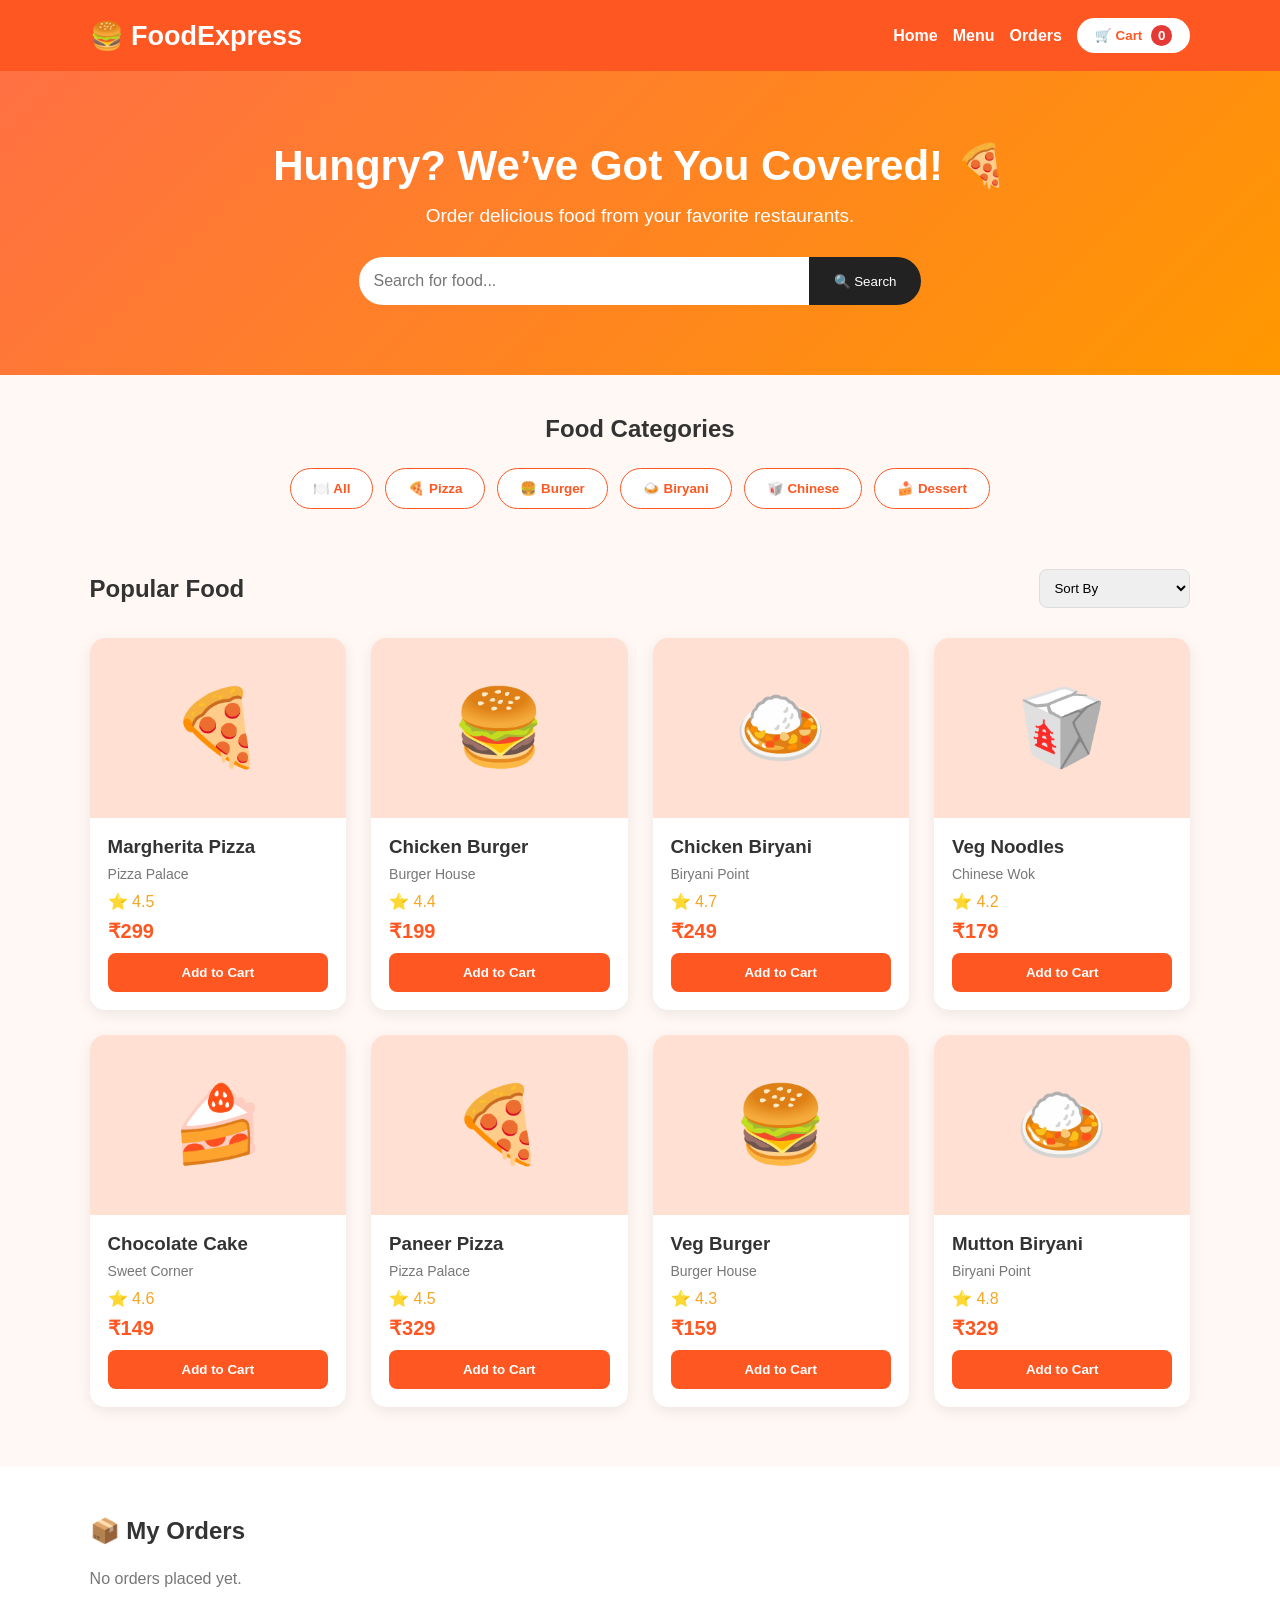
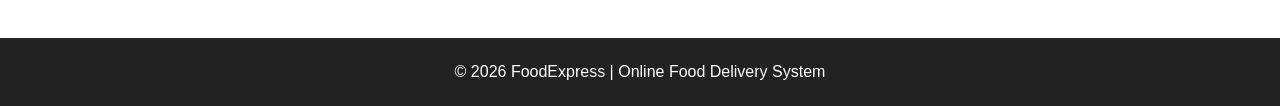
==== user.html @ 4112fac6 "Initial commit - OFD System" ====
<!DOCTYPE html>
<html lang="en">
<head>
    <meta charset="UTF-8">
    <meta name="viewport" content="width=device-width, initial-scale=1.0">

    <title>FoodExpress - Customer</title>

    <link rel="stylesheet" href="user.css">
</head>

<body>

    <!-- NAVBAR -->

    <nav class="navbar">

        <div class="logo">
            🍔 FoodExpress
        </div>

        <div class="nav-links">
            <a href="index.html">Home</a>
            <a href="#menu">Menu</a>
            <a href="#orders">Orders</a>

            <button onclick="openCart()" class="cart-button">
                🛒 Cart
                <span id="cartCount">0</span>
            </button>
        </div>

    </nav>


    <!-- HERO -->

    <section class="hero">

        <div class="hero-content">

            <h1>Hungry? We’ve Got You Covered! 🍕</h1>

            <p>
                Order delicious food from your favorite restaurants.
            </p>

            <div class="search-box">

                <input
                    type="text"
                    id="searchInput"
                    placeholder="Search for food..."
                    onkeyup="searchFood()"
                >

                <button onclick="searchFood()">🔍 Search</button>

            </div>

        </div>

    </section>


    <!-- CATEGORIES -->

    <section class="categories">

        <h2>Food Categories</h2>

        <div class="category-container">

            <button onclick="filterCategory('All')">🍽️ All</button>

            <button onclick="filterCategory('Pizza')">🍕 Pizza</button>

            <button onclick="filterCategory('Burger')">🍔 Burger</button>

            <button onclick="filterCategory('Biryani')">🍛 Biryani</button>

            <button onclick="filterCategory('Chinese')">🥡 Chinese</button>

            <button onclick="filterCategory('Dessert')">🍰 Dessert</button>

        </div>

    </section>


    <!-- FOOD MENU -->

    <section class="menu-section" id="menu">

        <div class="section-title">

            <h2>Popular Food</h2>

            <select id="sortFood" onchange="sortFood()">

                <option value="default">Sort By</option>
                <option value="low">Price: Low to High</option>
                <option value="high">Price: High to Low</option>

            </select>

        </div>

        <div id="foodContainer" class="food-container"></div>

    </section>


    <!-- CART -->

    <div id="cartModal" class="modal">

        <div class="modal-content">

            <span class="close" onclick="closeCart()">&times;</span>

            <h2>🛒 Your Cart</h2>

            <div id="cartItems"></div>

            <div class="cart-total">

                <h3>
                    Total:
                    ₹<span id="cartTotal">0</span>
                </h3>

                <button onclick="checkout()" class="checkout-btn">
                    Proceed to Checkout
                </button>

            </div>

        </div>

    </div>


    <!-- CHECKOUT -->

    <div id="checkoutModal" class="modal">

        <div class="modal-content checkout-content">

            <span class="close" onclick="closeCheckout()">&times;</span>

            <h2>Checkout</h2>

            <form id="checkoutForm" onsubmit="placeOrder(event)">

                <label>Customer Name</label>

                <input
                    type="text"
                    id="customerName"
                    placeholder="Enter your name"
                    required
                >

                <label>Delivery Address</label>

                <textarea
                    id="address"
                    placeholder="Enter delivery address"
                    required
                ></textarea>

                <label>Phone Number</label>

                <input
                    type="tel"
                    id="phone"
                    placeholder="Enter phone number"
                    required
                >

                <label>Payment Method</label>

                <select id="paymentMethod">

                    <option value="Cash on Delivery">
                        Cash on Delivery
                    </option>

                    <option value="UPI">
                        UPI
                    </option>

                    <option value="Card">
                        Credit / Debit Card
                    </option>

                </select>

                <button type="submit" class="checkout-btn">
                    Place Order
                </button>

            </form>

        </div>

    </div>


    <!-- ORDERS -->

    <section id="orders" class="orders-section">

        <h2>📦 My Orders</h2>

        <div id="ordersContainer">

            <p class="no-orders">
                No orders placed yet.
            </p>

        </div>

    </section>


    <footer>

        <p>
            © 2026 FoodExpress | Online Food Delivery System
        </p>

    </footer>


    <script src="user.js"></script>

</body>
</html>
---- user.css ----
* {
    margin: 0;
    padding: 0;
    box-sizing: border-box;
    font-family: Arial, sans-serif;
}

body {
    background: #fff8f4;
    color: #333;
}


/* =========================
   NAVBAR
   ========================= */

.navbar {
    background: #ff5722;
    color: white;
    padding: 18px 7%;
    display: flex;
    justify-content: space-between;
    align-items: center;
    position: sticky;
    top: 0;
    z-index: 100;
}

.logo {
    font-size: 27px;
    font-weight: bold;
}

.nav-links {
    display: flex;
    align-items: center;
    gap: 15px;
}

.nav-links a {
    color: white;
    text-decoration: none;
    font-weight: bold;
}

.nav-links a:hover {
    text-decoration: underline;
}

.cart-button {
    border: none;
    background: white;
    color: #ff5722;
    padding: 10px 18px;
    border-radius: 25px;
    cursor: pointer;
    font-weight: bold;
}

#cartCount {
    background: #e53935;
    color: white;
    padding: 3px 7px;
    border-radius: 50%;
    margin-left: 5px;
}


/* USER NAME */

#loggedUser {
    color: white;
    font-weight: bold;
}


/* LOGOUT */

.logout-button {
    border: none;
    background: #222;
    color: white;
    padding: 10px 16px;
    border-radius: 20px;
    cursor: pointer;
    font-weight: bold;
}

.logout-button:hover {
    background: #333;
}


/* =========================
   HERO
   ========================= */

.hero {
    background: linear-gradient(
        135deg,
        #ff7043,
        #ff9800
    );

    color: white;

    padding: 70px 20px;

    text-align: center;
}

.hero h1 {
    font-size: 42px;
    margin-bottom: 15px;
}

.hero p {
    font-size: 19px;
    margin-bottom: 30px;
}

.search-box {
    display: flex;
    justify-content: center;
    max-width: 600px;
    margin: auto;
}

.search-box input {
    width: 75%;
    padding: 15px;
    border: none;
    border-radius: 30px 0 0 30px;
    outline: none;
    font-size: 16px;
}

.search-box button {
    border: none;
    background: #222;
    color: white;
    padding: 15px 25px;
    border-radius: 0 30px 30px 0;
    cursor: pointer;
}


/* =========================
   CATEGORIES
   ========================= */

.categories {
    padding: 40px 7%;
    text-align: center;
}

.categories h2 {
    margin-bottom: 25px;
}

.category-container {
    display: flex;
    justify-content: center;
    flex-wrap: wrap;
    gap: 12px;
}

.category-container button {
    border: 1px solid #ff5722;
    background: white;
    color: #ff5722;
    padding: 12px 22px;
    border-radius: 25px;
    cursor: pointer;
    font-weight: bold;
}

.category-container button:hover {
    background: #ff5722;
    color: white;
}


/* =========================
   MENU
   ========================= */

.menu-section {
    padding: 20px 7% 60px;
}

.section-title {
    display: flex;
    justify-content: space-between;
    align-items: center;
    margin-bottom: 30px;
}

.section-title select {
    padding: 10px;
    border-radius: 8px;
    border: 1px solid #ddd;
}

.food-container {
    display: grid;
    grid-template-columns: repeat(4, 1fr);
    gap: 25px;
}

.food-card {
    background: white;
    border-radius: 15px;
    overflow: hidden;
    box-shadow: 0 4px 15px rgba(0,0,0,0.08);
    transition: 0.3s;
}

.food-card:hover {
    transform: translateY(-5px);
}

.food-image {
    height: 180px;
    background: #ffe0d2;
    display: flex;
    align-items: center;
    justify-content: center;
    font-size: 75px;
}

.food-info {
    padding: 18px;
}

.food-info h3 {
    margin-bottom: 8px;
}

.restaurant {
    color: #777;
    font-size: 14px;
    margin-bottom: 10px;
}

.food-price {
    color: #ff5722;
    font-size: 20px;
    font-weight: bold;
}

.food-rating {
    color: #f5a623;
    margin: 8px 0;
}

.add-button {
    width: 100%;
    background: #ff5722;
    color: white;
    border: none;
    padding: 12px;
    border-radius: 8px;
    cursor: pointer;
    margin-top: 10px;
    font-weight: bold;
}

.add-button:hover {
    background: #e64a19;
}


/* =========================
   MODAL
   ========================= */

.modal {
    display: none;
    position: fixed;
    z-index: 200;
    left: 0;
    top: 0;
    width: 100%;
    height: 100%;
    background: rgba(0,0,0,0.6);
    overflow-y: auto;
}

.modal-content {
    background: white;
    width: 90%;
    max-width: 600px;
    margin: 70px auto;
    padding: 30px;
    border-radius: 15px;
    position: relative;
}

.close {
    position: absolute;
    right: 20px;
    top: 15px;
    font-size: 30px;
    cursor: pointer;
}


/* =========================
   CART
   ========================= */

.cart-item {
    display: flex;
    justify-content: space-between;
    align-items: center;
    padding: 15px 0;
    border-bottom: 1px solid #ddd;
}

.cart-item-info h4 {
    margin-bottom: 5px;
}

.quantity-controls button {
    border: none;
    background: #ff5722;
    color: white;
    width: 28px;
    height: 28px;
    border-radius: 50%;
    cursor: pointer;
}

.quantity-controls span {
    margin: 0 10px;
}

.remove-button {
    background: #e53935;
    color: white;
    border: none;
    padding: 6px 10px;
    border-radius: 5px;
    cursor: pointer;
}

.cart-total {
    margin-top: 25px;
    text-align: right;
}

.checkout-btn {
    background: #ff5722;
    color: white;
    border: none;
    padding: 13px 25px;
    border-radius: 8px;
    cursor: pointer;
    margin-top: 15px;
    font-weight: bold;
}


/* =========================
   CHECKOUT
   ========================= */

.checkout-content form {
    display: flex;
    flex-direction: column;
    gap: 10px;
}

.checkout-content label {
    font-weight: bold;
    margin-top: 10px;
}

.checkout-content input,
.checkout-content textarea,
.checkout-content select {
    padding: 12px;
    border: 1px solid #ddd;
    border-radius: 8px;
    outline: none;
}

.checkout-content textarea {
    min-height: 80px;
    resize: vertical;
}


/* =========================
   ORDERS
   ========================= */

.orders-section {
    padding: 50px 7%;
    background: #fff;
}

.orders-section h2 {
    margin-bottom: 25px;
}

.order-card {
    background: #fff8f4;
    padding: 20px;
    border-radius: 12px;
    margin-bottom: 20px;
    border-left: 5px solid #ff5722;
}

.order-header {
    display: flex;
    justify-content: space-between;
    margin-bottom: 15px;
}

.status {
    color: #ff5722;
    font-weight: bold;
}

.progress {
    display: flex;
    justify-content: space-between;
    margin-top: 20px;
}

.progress-step {
    text-align: center;
    flex: 1;
    color: #aaa;
}

.progress-step.active {
    color: #ff5722;
    font-weight: bold;
}

.no-orders {
    color: #777;
}


/* =========================
   FOOTER
   ========================= */

footer {
    background: #222;
    color: white;
    padding: 25px;
    text-align: center;
}


/* =====================================================
   LOGIN PAGE
   ===================================================== */

.login-page {

    min-height: 100vh;

    background: #fff8f4;

    display: flex;

    justify-content: center;

    align-items: center;

    padding: 30px 20px;
}


.login-card {

    width: 420px;

    max-width: 100%;

    background: white;

    padding: 40px;

    border-radius: 15px;

    box-shadow:
        0 5px 20px rgba(0,0,0,0.08);

    text-align: center;
}


.login-logo {

    font-size: 30px;

    font-weight: bold;

    color: #ff5722;

    margin-bottom: 20px;
}


.login-card h1 {

    font-size: 28px;

    margin-bottom: 8px;
}


.login-subtitle {

    color: #777;

    font-size: 15px;

    margin-bottom: 25px;
}


/* LOGIN FORM */

#loginForm {

    display: flex;

    flex-direction: column;

    text-align: left;

    gap: 8px;
}


#loginForm label {

    font-weight: bold;

    font-size: 14px;

    margin-top: 8px;
}


#loginForm input {

    padding: 13px;

    border: 1px solid #ddd;

    border-radius: 8px;

    outline: none;

    font-size: 15px;
}


#loginForm input:focus {

    border-color: #ff5722;
}


.login-button {

    margin-top: 15px;

    padding: 13px;

    border: none;

    border-radius: 8px;

    background: #ff5722;

    color: white;

    font-size: 16px;

    font-weight: bold;

    cursor: pointer;
}


.login-button:hover {

    background: #e64a19;
}


.login-error {

    color: #e53935;

    font-size: 14px;

    margin-top: 15px;
}


.login-bottom {

    margin-top: 20px;

    color: #777;

    font-size: 14px;
}


.login-bottom a {

    color: #ff5722;

    text-decoration: none;

    font-weight: bold;
}


/* SIGNUP */

.signup-box {

    display: none;

    margin-top: 25px;

    padding-top: 25px;

    border-top: 1px solid #eee;
}


.signup-box h2 {

    margin-bottom: 15px;
}


.signup-box input {

    width: 100%;

    padding: 12px;

    margin-bottom: 10px;

    border: 1px solid #ddd;

    border-radius: 8px;

    outline: none;
}


.signup-box input:focus {

    border-color: #ff5722;
}


.signup-button {

    width: 100%;

    padding: 12px;

    border: none;

    border-radius: 8px;

    background: #ff5722;

    color: white;

    font-weight: bold;

    cursor: pointer;
}


.signup-button:hover {

    background: #e64a19;
}


.signup-message {

    margin-top: 10px;

    font-size: 14px;
}


.back-home {

    display: inline-block;

    margin-top: 25px;

    color: #777;

    text-decoration: none;

    font-size: 14px;
}


.back-home:hover {

    color: #ff5722;
}


/* =========================
   RESPONSIVE
   ========================= */

@media(max-width: 1000px) {

    .food-container {
        grid-template-columns: repeat(2, 1fr);
    }

}


@media(max-width: 650px) {

    .navbar {
        flex-direction: column;
        gap: 15px;
    }

    .nav-links {
        flex-wrap: wrap;
        justify-content: center;
    }

    .hero h1 {
        font-size: 30px;
    }

    .search-box input {
        width: 65%;
    }

    .food-container {
        grid-template-columns: 1fr;
    }

    .section-title {
        flex-direction: column;
        gap: 15px;
    }

}


@media(max-width: 500px) {

    .login-card {

        padding: 30px 20px;
    }

    .login-logo {

        font-size: 26px;
    }

}
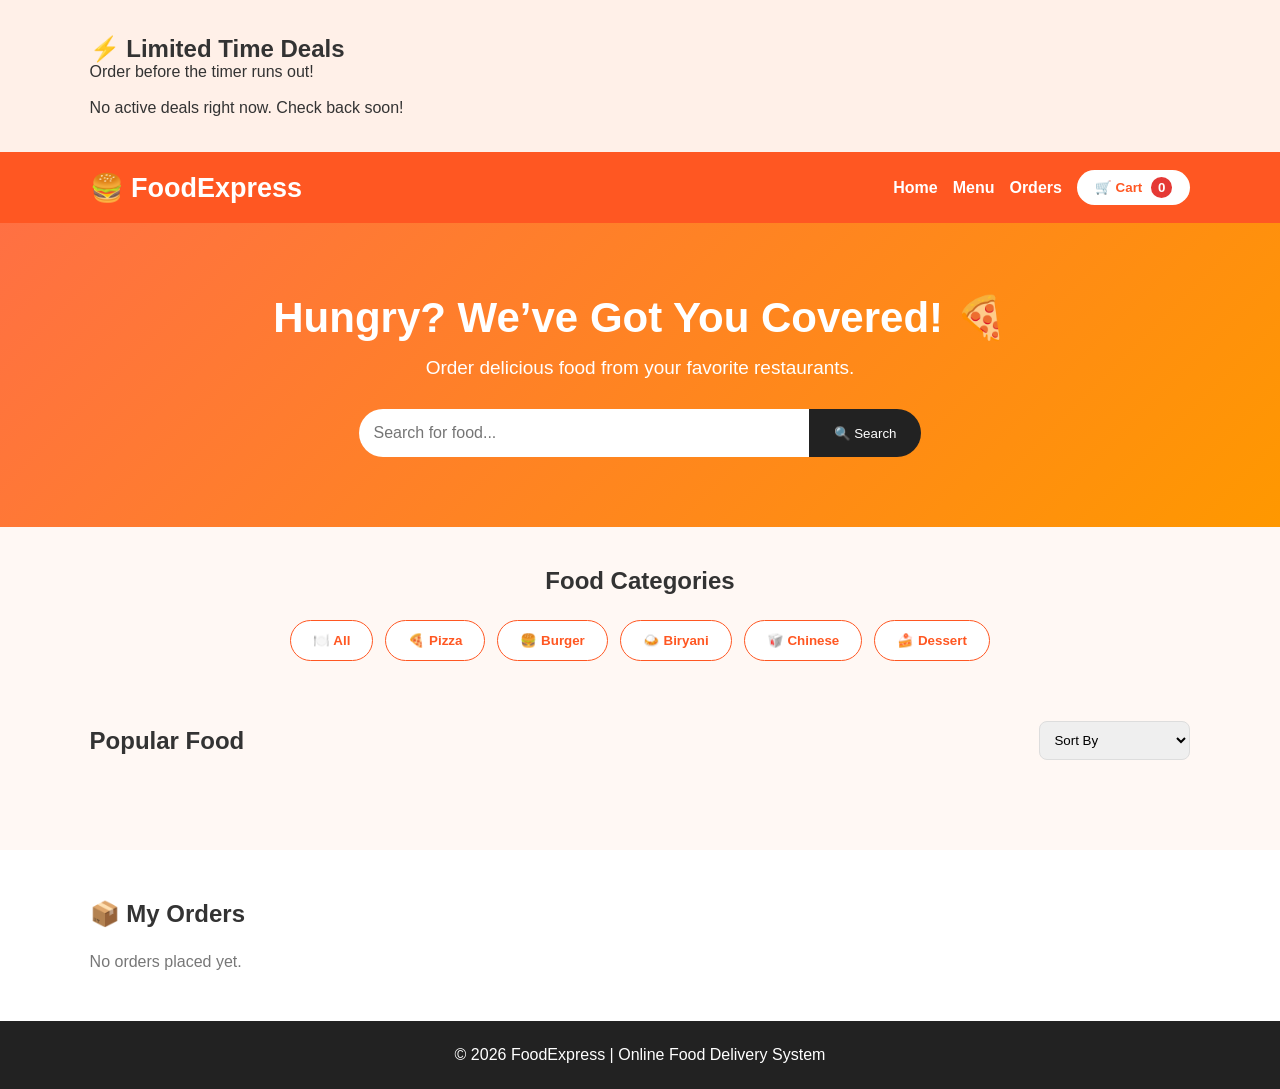
==== commit 391ee20c: "Add timed discount deals" ====
--- a/user.html
+++ b/user.html
@@ -1,3 +1,8 @@
+<section class="deals-section">
+  <h2>⚡ Limited Time Deals</h2>
+  <p>Order before the timer runs out!</p>
+  <div id="limitedDeals" class="limited-deals"></div>
+</section>
 <!DOCTYPE html>
 <html lang="en">
 <head>
--- a/user.css
+++ b/user.css
@@ -783,4 +783,54 @@
         font-size: 26px;
     }
 
+}
+.deal-form {
+  display: grid;
+  grid-template-columns: repeat(auto-fit, minmax(180px, 1fr));
+  gap: 10px;
+  margin: 18px 0 25px;
+}
+
+.deal-form input {
+  padding: 11px;
+  border: 1px solid #ddd;
+  border-radius: 7px;
+}
+
+.deal-row,
+.limited-deal-card {
+  background: white;
+  border: 1px solid #eee;
+  border-radius: 10px;
+  padding: 16px;
+  margin: 10px 0;
+}
+
+.deal-row {
+  display: flex;
+  flex-wrap: wrap;
+  align-items: center;
+  gap: 14px;
+}
+
+.deals-section {
+  padding: 35px 7%;
+  background: #fff0e8;
+}
+
+.limited-deals {
+  display: grid;
+  grid-template-columns: repeat(auto-fit, minmax(220px, 1fr));
+  gap: 15px;
+  margin-top: 18px;
+}
+
+.limited-deal-card strong {
+  color: #e64a19;
+  font-size: 20px;
+}
+
+.deal-countdown {
+  color: #c0392b;
+  font-weight: bold;
 }
